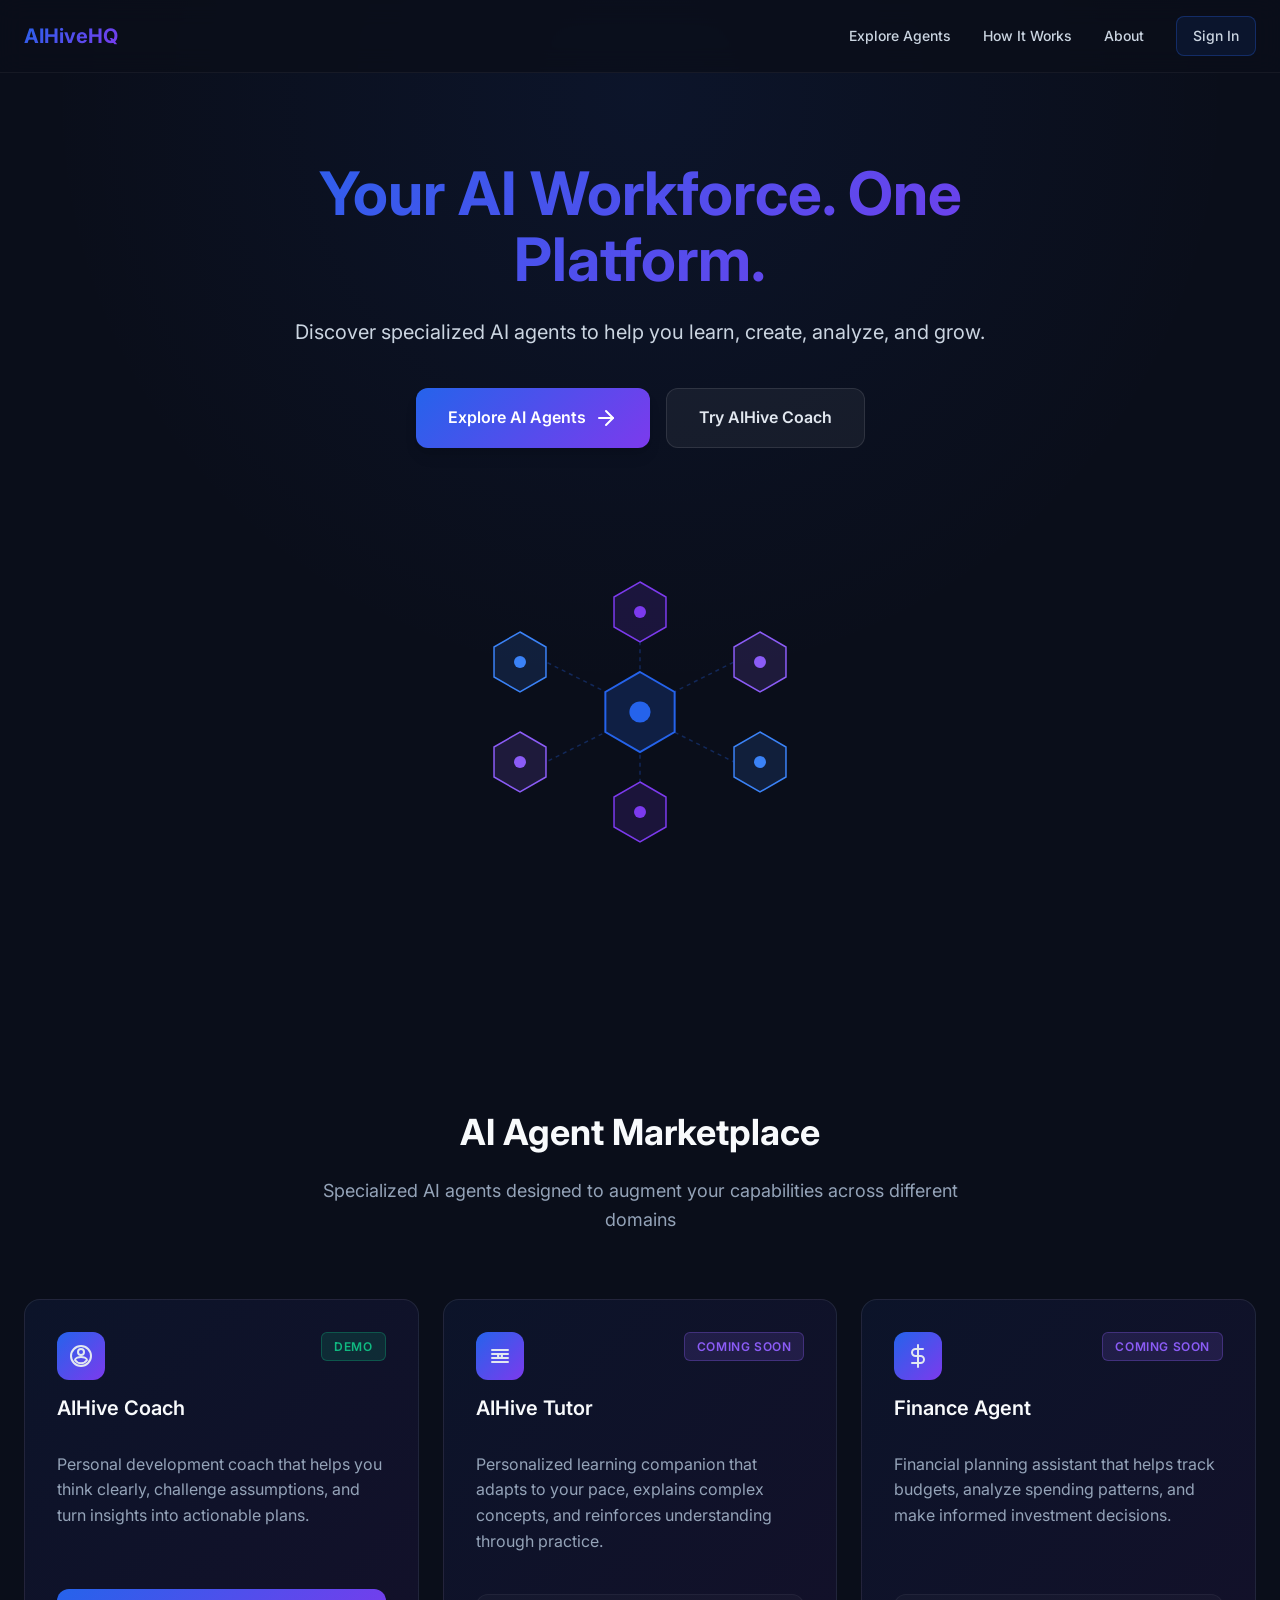
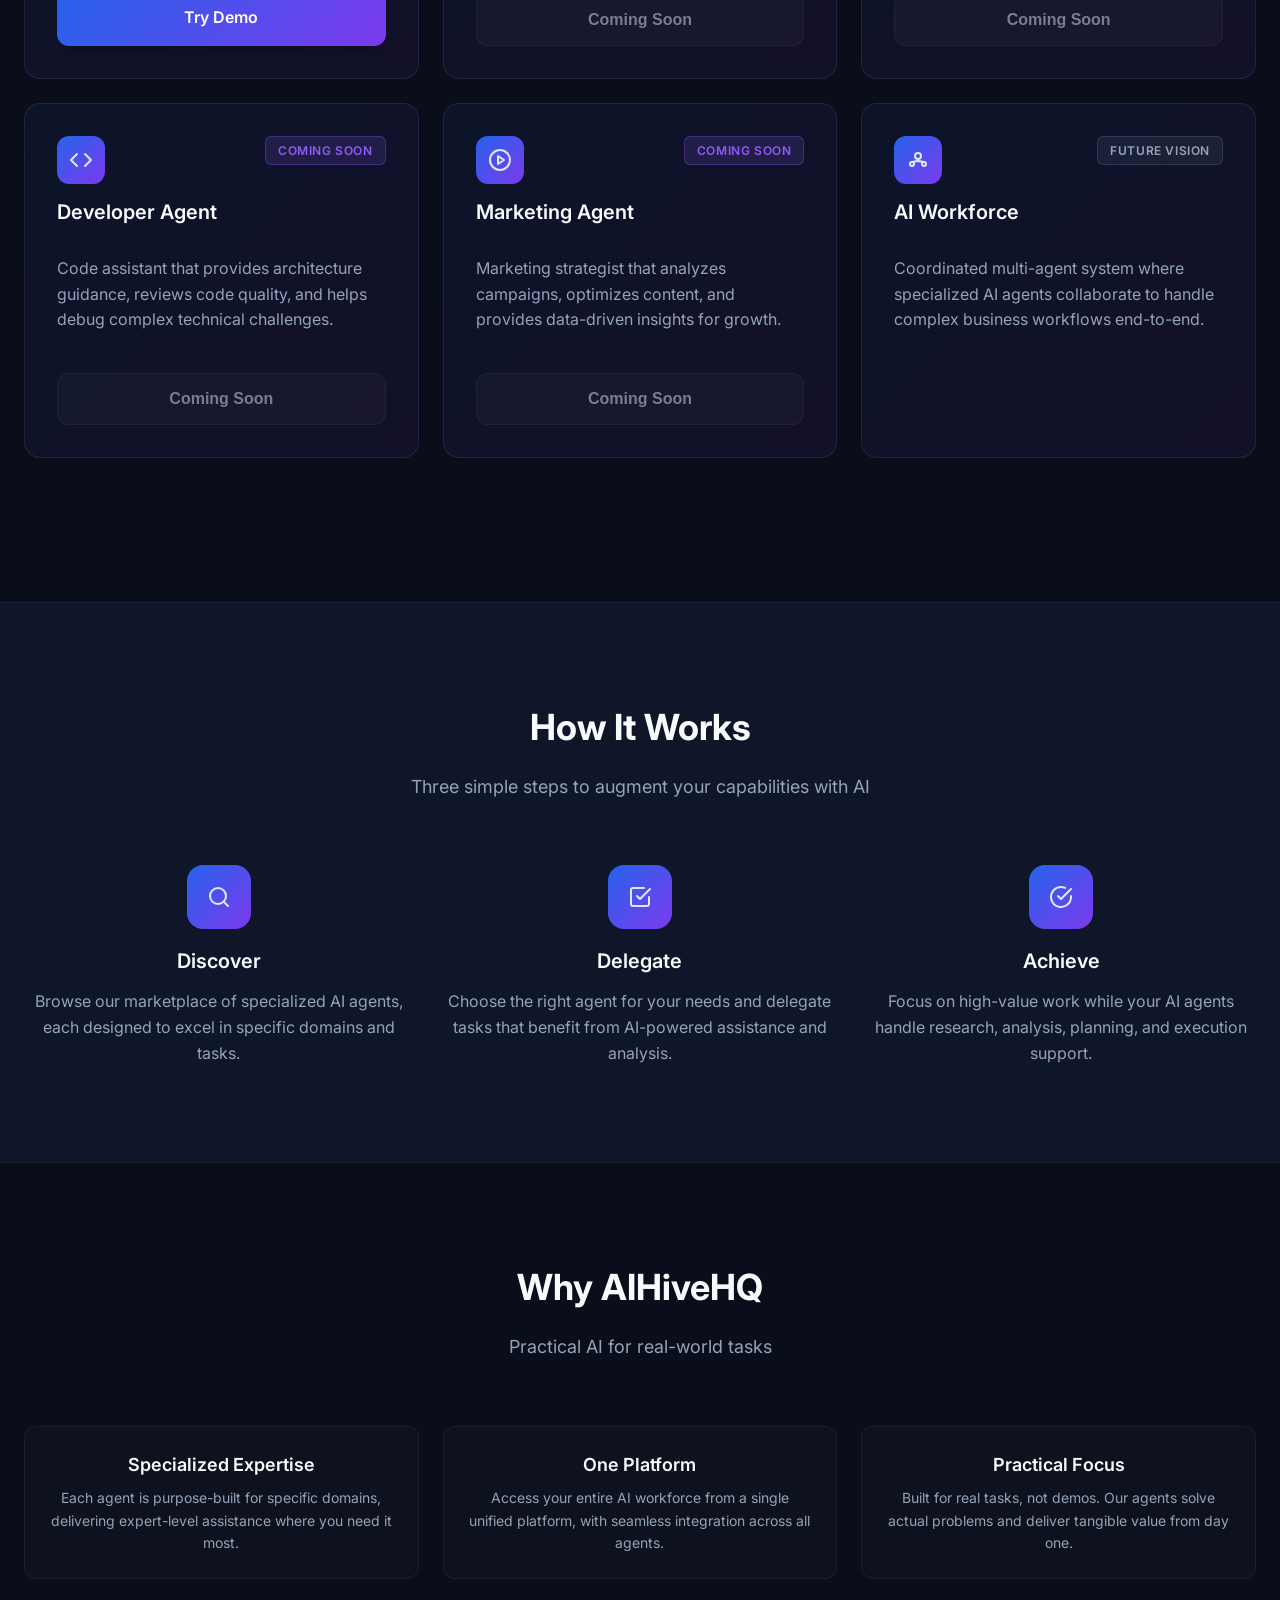
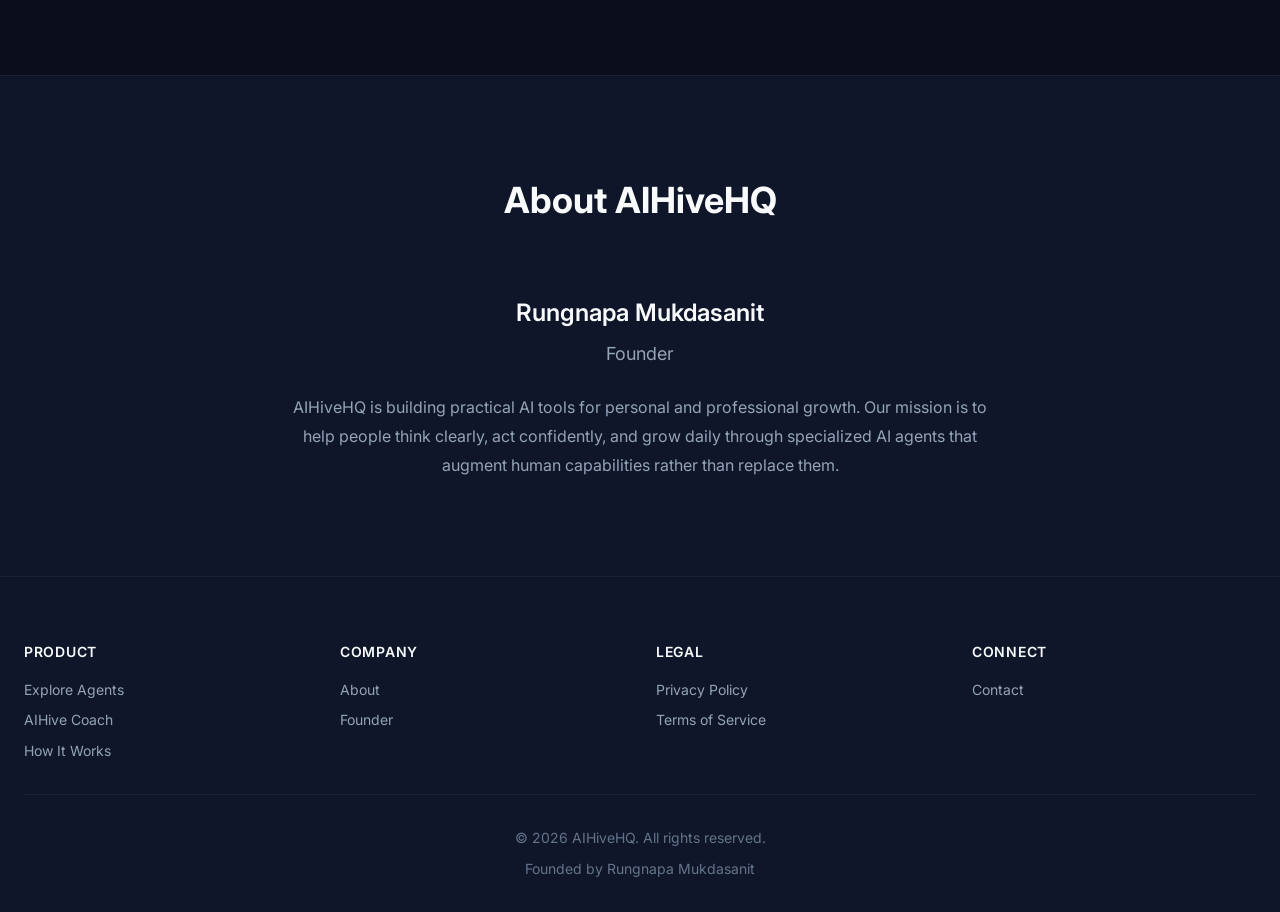
==== design-proposal/index.html @ 2d8b2af5 "Add AIHiveHQ homepage design proposal - High-fidelity HTML mockup with premium dark design - Compreh" ====
<!DOCTYPE html>
<html lang="en">
<head>
    <meta charset="UTF-8">
    <meta name="viewport" content="width=device-width, initial-scale=1.0">
    <title>AIHiveHQ - Your AI Workforce. One Platform.</title>
    <link rel="preconnect" href="https://fonts.googleapis.com">
    <link rel="preconnect" href="https://fonts.gstatic.com" crossorigin>
    <link href="https://fonts.googleapis.com/css2?family=Inter:wght@400;500;600;700&display=swap" rel="stylesheet">
    <style>
        :root {
            /* Color Tokens */
            --navy-950: #0a0e1a;
            --navy-900: #0f1629;
            --navy-800: #1a2238;
            --navy-700: #252f47;
            --charcoal-900: #0d1117;
            --charcoal-800: #161b22;
            --charcoal-700: #1f2937;
            
            --blue-500: #3b82f6;
            --blue-600: #2563eb;
            --violet-500: #8b5cf6;
            --violet-600: #7c3aed;
            
            --slate-50: #f8fafc;
            --slate-100: #f1f5f9;
            --slate-200: #e2e8f0;
            --slate-300: #cbd5e1;
            --slate-400: #94a3b8;
            --slate-500: #64748b;
            --slate-600: #475569;
            --slate-700: #334155;
            
            /* Gradients */
            --gradient-primary: linear-gradient(135deg, #2563eb 0%, #7c3aed 100%);
            --gradient-surface: linear-gradient(135deg, rgba(37, 99, 235, 0.08) 0%, rgba(124, 58, 237, 0.08) 100%);
            --gradient-hover: linear-gradient(135deg, #3b82f6 0%, #8b5cf6 100%);
            
            /* Spacing Scale */
            --space-1: 0.25rem;
            --space-2: 0.5rem;
            --space-3: 0.75rem;
            --space-4: 1rem;
            --space-5: 1.25rem;
            --space-6: 1.5rem;
            --space-8: 2rem;
            --space-10: 2.5rem;
            --space-12: 3rem;
            --space-16: 4rem;
            --space-20: 5rem;
            --space-24: 6rem;
            
            /* Type Scale */
            --text-xs: 0.75rem;
            --text-sm: 0.875rem;
            --text-base: 1rem;
            --text-lg: 1.125rem;
            --text-xl: 1.25rem;
            --text-2xl: 1.5rem;
            --text-3xl: 1.875rem;
            --text-4xl: 2.25rem;
            --text-5xl: 3rem;
            --text-6xl: 3.75rem;
            
            /* Radii */
            --radius-sm: 0.375rem;
            --radius-md: 0.5rem;
            --radius-lg: 0.75rem;
            --radius-xl: 1rem;
            --radius-2xl: 1.5rem;
            
            /* Shadows */
            --shadow-sm: 0 1px 2px 0 rgba(0, 0, 0, 0.05);
            --shadow-md: 0 4px 6px -1px rgba(0, 0, 0, 0.1), 0 2px 4px -1px rgba(0, 0, 0, 0.06);
            --shadow-lg: 0 10px 15px -3px rgba(0, 0, 0, 0.1), 0 4px 6px -2px rgba(0, 0, 0, 0.05);
            --shadow-xl: 0 20px 25px -5px rgba(0, 0, 0, 0.1), 0 10px 10px -5px rgba(0, 0, 0, 0.04);
            --shadow-glow: 0 0 20px rgba(37, 99, 235, 0.3);
        }
        
        * {
            margin: 0;
            padding: 0;
            box-sizing: border-box;
        }
        
        body {
            font-family: 'Inter', -apple-system, BlinkMacSystemFont, 'Segoe UI', Roboto, sans-serif;
            background: var(--navy-950);
            color: var(--slate-200);
            line-height: 1.6;
            -webkit-font-smoothing: antialiased;
            -moz-osx-font-smoothing: grayscale;
        }
        
        /* Navigation */
        nav {
            position: fixed;
            top: 0;
            left: 0;
            right: 0;
            z-index: 1000;
            background: rgba(10, 14, 26, 0.8);
            backdrop-filter: blur(12px);
            border-bottom: 1px solid rgba(255, 255, 255, 0.05);
        }
        
        .nav-container {
            max-width: 1440px;
            margin: 0 auto;
            padding: var(--space-4) var(--space-6);
            display: flex;
            align-items: center;
            justify-content: space-between;
        }
        
        .nav-logo {
            font-size: var(--text-xl);
            font-weight: 700;
            background: var(--gradient-primary);
            -webkit-background-clip: text;
            -webkit-text-fill-color: transparent;
            background-clip: text;
            text-decoration: none;
        }
        
        .nav-links {
            display: flex;
            gap: var(--space-8);
            align-items: center;
        }
        
        .nav-links a {
            color: var(--slate-300);
            text-decoration: none;
            font-size: var(--text-sm);
            font-weight: 500;
            transition: color 0.2s;
        }
        
        .nav-links a:hover {
            color: var(--slate-50);
        }
        
        .nav-cta {
            padding: var(--space-2) var(--space-4);
            background: rgba(37, 99, 235, 0.1);
            border: 1px solid rgba(37, 99, 235, 0.3);
            border-radius: var(--radius-md);
            color: var(--blue-500);
            transition: all 0.2s;
        }
        
        .nav-cta:hover {
            background: rgba(37, 99, 235, 0.2);
            border-color: rgba(37, 99, 235, 0.5);
            color: var(--blue-500);
        }
        
        .nav-hamburger {
            display: none;
            flex-direction: column;
            gap: var(--space-1);
            background: none;
            border: none;
            cursor: pointer;
            padding: var(--space-2);
        }
        
        .nav-hamburger span {
            width: 24px;
            height: 2px;
            background: var(--slate-300);
            border-radius: 2px;
            transition: all 0.3s;
        }
        
        .nav-mobile {
            display: none;
            flex-direction: column;
            gap: var(--space-4);
            padding: var(--space-6);
            background: var(--navy-900);
            border-top: 1px solid rgba(255, 255, 255, 0.05);
        }
        
        .nav-mobile.active {
            display: flex;
        }
        
        .nav-mobile a {
            color: var(--slate-300);
            text-decoration: none;
            font-size: var(--text-base);
            font-weight: 500;
            padding: var(--space-3) 0;
            transition: color 0.2s;
        }
        
        .nav-mobile a:hover {
            color: var(--slate-50);
        }
        
        /* Container */
        .container {
            max-width: 1440px;
            margin: 0 auto;
            padding: 0 var(--space-6);
        }
        
        /* Hero Section */
        .hero {
            padding-top: 160px;
            padding-bottom: var(--space-24);
            position: relative;
            overflow: hidden;
        }
        
        .hero::before {
            content: '';
            position: absolute;
            top: -50%;
            left: 50%;
            transform: translateX(-50%);
            width: 1200px;
            height: 1200px;
            background: radial-gradient(circle, rgba(37, 99, 235, 0.08) 0%, transparent 70%);
            pointer-events: none;
        }
        
        .hero-content {
            position: relative;
            z-index: 1;
            text-align: center;
            max-width: 900px;
            margin: 0 auto;
        }
        
        .hero-title {
            font-size: var(--text-6xl);
            font-weight: 700;
            line-height: 1.1;
            margin-bottom: var(--space-6);
            background: var(--gradient-primary);
            -webkit-background-clip: text;
            -webkit-text-fill-color: transparent;
            background-clip: text;
        }
        
        .hero-subtitle {
            font-size: var(--text-xl);
            color: var(--slate-300);
            margin-bottom: var(--space-10);
            line-height: 1.6;
        }
        
        .hero-cta {
            display: flex;
            gap: var(--space-4);
            justify-content: center;
            flex-wrap: wrap;
            margin-bottom: var(--space-16);
        }
        
        .btn {
            padding: var(--space-4) var(--space-8);
            border-radius: var(--radius-lg);
            font-size: var(--text-base);
            font-weight: 600;
            text-decoration: none;
            transition: all 0.2s;
            cursor: pointer;
            border: none;
            display: inline-flex;
            align-items: center;
            gap: var(--space-2);
        }
        
        .btn-primary {
            background: var(--gradient-primary);
            color: white;
            box-shadow: var(--shadow-lg);
        }
        
        .btn-primary:hover {
            background: var(--gradient-hover);
            transform: translateY(-2px);
            box-shadow: var(--shadow-xl), var(--shadow-glow);
        }
        
        .btn-secondary {
            background: rgba(255, 255, 255, 0.05);
            color: var(--slate-200);
            border: 1px solid rgba(255, 255, 255, 0.1);
        }
        
        .btn-secondary:hover {
            background: rgba(255, 255, 255, 0.1);
            border-color: rgba(255, 255, 255, 0.2);
        }
        
        /* Hero Visual */
        .hero-visual {
            position: relative;
            margin: 0 auto;
            max-width: 800px;
            height: 400px;
            display: flex;
            align-items: center;
            justify-content: center;
        }
        
        .hexagon-network {
            position: relative;
            width: 100%;
            height: 100%;
        }
        
        /* Agent Cards Section */
        .section {
            padding: var(--space-24) 0;
        }
        
        .section-header {
            text-align: center;
            margin-bottom: var(--space-16);
        }
        
        .section-title {
            font-size: var(--text-4xl);
            font-weight: 700;
            color: var(--slate-50);
            margin-bottom: var(--space-4);
        }
        
        .section-description {
            font-size: var(--text-lg);
            color: var(--slate-400);
            max-width: 700px;
            margin: 0 auto;
        }
        
        .agent-grid {
            display: grid;
            grid-template-columns: repeat(auto-fit, minmax(320px, 1fr));
            gap: var(--space-6);
            margin-bottom: var(--space-12);
        }
        
        .agent-card {
            background: var(--gradient-surface);
            border: 1px solid rgba(255, 255, 255, 0.08);
            border-radius: var(--radius-xl);
            padding: var(--space-8);
            transition: all 0.3s;
            display: flex;
            flex-direction: column;
            height: 100%;
        }
        
        .agent-card:hover {
            border-color: rgba(37, 99, 235, 0.3);
            transform: translateY(-4px);
            box-shadow: var(--shadow-xl);
        }
        
        .agent-card-header {
            display: flex;
            align-items: flex-start;
            justify-content: space-between;
            margin-bottom: var(--space-4);
        }
        
        .agent-icon {
            width: 48px;
            height: 48px;
            border-radius: var(--radius-lg);
            background: var(--gradient-primary);
            display: flex;
            align-items: center;
            justify-content: center;
            margin-bottom: var(--space-3);
        }
        
        .agent-title {
            font-size: var(--text-xl);
            font-weight: 600;
            color: var(--slate-50);
            margin-bottom: var(--space-3);
        }
        
        .agent-description {
            font-size: var(--text-base);
            color: var(--slate-400);
            line-height: 1.6;
            margin-bottom: var(--space-6);
            flex-grow: 1;
        }
        
        .badge {
            padding: var(--space-1) var(--space-3);
            border-radius: var(--radius-sm);
            font-size: var(--text-xs);
            font-weight: 600;
            text-transform: uppercase;
            letter-spacing: 0.05em;
        }
        
        .badge-demo {
            background: rgba(16, 185, 129, 0.15);
            color: #10b981;
            border: 1px solid rgba(16, 185, 129, 0.3);
        }
        
        .badge-soon {
            background: rgba(139, 92, 246, 0.15);
            color: #8b5cf6;
            border: 1px solid rgba(139, 92, 246, 0.3);
        }
        
        .badge-future {
            background: rgba(100, 116, 139, 0.15);
            color: var(--slate-400);
            border: 1px solid rgba(100, 116, 139, 0.3);
        }
        
        .agent-action {
            margin-top: var(--space-4);
        }
        
        .btn-agent {
            width: 100%;
            justify-content: center;
        }
        
        .btn-agent:disabled {
            opacity: 0.5;
            cursor: not-allowed;
            transform: none;
        }
        
        .btn-agent:disabled:hover {
            transform: none;
        }
        
        /* How It Works */
        .how-it-works {
            background: var(--navy-900);
            border-top: 1px solid rgba(255, 255, 255, 0.05);
            border-bottom: 1px solid rgba(255, 255, 255, 0.05);
        }
        
        .steps-grid {
            display: grid;
            grid-template-columns: repeat(auto-fit, minmax(280px, 1fr));
            gap: var(--space-8);
        }
        
        .step {
            text-align: center;
        }
        
        .step-icon {
            width: 64px;
            height: 64px;
            margin: 0 auto var(--space-4);
            background: var(--gradient-primary);
            border-radius: var(--radius-xl);
            display: flex;
            align-items: center;
            justify-content: center;
        }
        
        .step-title {
            font-size: var(--text-xl);
            font-weight: 600;
            color: var(--slate-50);
            margin-bottom: var(--space-3);
        }
        
        .step-description {
            font-size: var(--text-base);
            color: var(--slate-400);
            line-height: 1.6;
        }
        
        /* Why AIHiveHQ */
        .why-section {
            text-align: center;
        }
        
        .why-content {
            max-width: 800px;
            margin: 0 auto;
        }
        
        .why-list {
            display: grid;
            grid-template-columns: repeat(auto-fit, minmax(250px, 1fr));
            gap: var(--space-6);
            margin-top: var(--space-10);
        }
        
        .why-item {
            padding: var(--space-6);
            background: rgba(255, 255, 255, 0.02);
            border: 1px solid rgba(255, 255, 255, 0.05);
            border-radius: var(--radius-lg);
        }
        
        .why-item-title {
            font-size: var(--text-lg);
            font-weight: 600;
            color: var(--slate-50);
            margin-bottom: var(--space-2);
        }
        
        .why-item-description {
            font-size: var(--text-sm);
            color: var(--slate-400);
        }
        
        /* Founder Section */
        .founder-section {
            background: var(--navy-900);
            border-top: 1px solid rgba(255, 255, 255, 0.05);
        }
        
        .founder-content {
            max-width: 700px;
            margin: 0 auto;
            text-align: center;
        }
        
        .founder-name {
            font-size: var(--text-2xl);
            font-weight: 600;
            color: var(--slate-50);
            margin-bottom: var(--space-2);
        }
        
        .founder-title {
            font-size: var(--text-lg);
            color: var(--slate-400);
            margin-bottom: var(--space-6);
        }
        
        .founder-bio {
            font-size: var(--text-base);
            color: var(--slate-400);
            line-height: 1.8;
        }
        
        /* Footer */
        footer {
            background: var(--navy-900);
            border-top: 1px solid rgba(255, 255, 255, 0.05);
            padding: var(--space-16) 0 var(--space-8);
        }
        
        .footer-content {
            display: grid;
            grid-template-columns: repeat(auto-fit, minmax(200px, 1fr));
            gap: var(--space-8);
            margin-bottom: var(--space-8);
        }
        
        .footer-section h4 {
            font-size: var(--text-sm);
            font-weight: 600;
            color: var(--slate-50);
            text-transform: uppercase;
            letter-spacing: 0.05em;
            margin-bottom: var(--space-4);
        }
        
        .footer-links {
            display: flex;
            flex-direction: column;
            gap: var(--space-2);
        }
        
        .footer-links a {
            color: var(--slate-400);
            text-decoration: none;
            font-size: var(--text-sm);
            transition: color 0.2s;
        }
        
        .footer-links a:hover {
            color: var(--slate-200);
        }
        
        .footer-bottom {
            text-align: center;
            padding-top: var(--space-8);
            border-top: 1px solid rgba(255, 255, 255, 0.05);
            color: var(--slate-500);
            font-size: var(--text-sm);
        }
        
        /* Icon styles */
        .icon {
            width: 24px;
            height: 24px;
            stroke: currentColor;
            fill: none;
            stroke-width: 2;
            stroke-linecap: round;
            stroke-linejoin: round;
        }
        
        /* Mobile Responsiveness */
        @media (max-width: 768px) {
            .nav-links {
                display: none;
            }
            
            .nav-hamburger {
                display: flex;
            }
            
            .hero {
                padding-top: 120px;
                padding-bottom: var(--space-16);
            }
            
            .hero-title {
                font-size: var(--text-4xl);
            }
            
            .hero-subtitle {
                font-size: var(--text-lg);
            }
            
            .hero-visual {
                height: 300px;
            }
            
            .section-title {
                font-size: var(--text-3xl);
            }
            
            .agent-grid {
                grid-template-columns: 1fr;
            }
            
            .steps-grid {
                grid-template-columns: 1fr;
            }
            
            .footer-content {
                grid-template-columns: 1fr;
            }
        }
        
        /* Focus styles for accessibility */
        a:focus, button:focus {
            outline: 2px solid var(--blue-500);
            outline-offset: 2px;
        }
    </style>
</head>
<body>
    <!-- Navigation -->
    <nav>
        <div class="nav-container">
            <a href="#" class="nav-logo" aria-label="AIHiveHQ Home">AIHiveHQ</a>
            
            <div class="nav-links">
                <a href="#agents">Explore Agents</a>
                <a href="#how-it-works">How It Works</a>
                <a href="#about">About</a>
                <a href="#" class="nav-cta">Sign In</a>
            </div>
            
            <button class="nav-hamburger" aria-label="Toggle navigation menu" onclick="toggleMobileNav()">
                <span></span>
                <span></span>
                <span></span>
            </button>
        </div>
        
        <div class="nav-mobile" id="mobileNav">
            <a href="#agents">Explore Agents</a>
            <a href="#how-it-works">How It Works</a>
            <a href="#about">About</a>
            <a href="#" class="nav-cta" style="text-align: center;">Sign In</a>
        </div>
    </nav>

    <!-- Hero Section -->
    <section class="hero">
        <div class="container">
            <div class="hero-content">
                <h1 class="hero-title">Your AI Workforce. One Platform.</h1>
                <p class="hero-subtitle">Discover specialized AI agents to help you learn, create, analyze, and grow.</p>
                
                <div class="hero-cta">
                    <a href="#agents" class="btn btn-primary">
                        Explore AI Agents
                        <svg class="icon" viewBox="0 0 24 24">
                            <line x1="5" y1="12" x2="19" y2="12"></line>
                            <polyline points="12 5 19 12 12 19"></polyline>
                        </svg>
                    </a>
                    <a href="https://aihive-coach.onrender.com" class="btn btn-secondary">
                        Try AIHive Coach
                    </a>
                </div>
                
                <!-- Hero Visual: Hexagon Network -->
                <div class="hero-visual">
                    <svg class="hexagon-network" viewBox="0 0 800 400" xmlns="http://www.w3.org/2000/svg">
                        <!-- Central hexagon -->
                        <g id="center-hex" transform="translate(400, 200)">
                            <path d="M 0,-40 L 34.64,-20 L 34.64,20 L 0,40 L -34.64,20 L -34.64,-20 Z" 
                                  fill="rgba(37, 99, 235, 0.2)" 
                                  stroke="#2563eb" 
                                  stroke-width="2"/>
                            <circle cx="0" cy="0" r="8" fill="#2563eb">
                                <animate attributeName="r" values="8;12;8" dur="2s" repeatCount="indefinite"/>
                            </circle>
                        </g>
                        
                        <!-- Surrounding hexagons with connections -->
                        <!-- Top -->
                        <g id="hex-top" transform="translate(400, 100)">
                            <path d="M 0,-30 L 25.98,-15 L 25.98,15 L 0,30 L -25.98,15 L -25.98,-15 Z" 
                                  fill="rgba(124, 58, 237, 0.15)" 
                                  stroke="#7c3aed" 
                                  stroke-width="1.5"/>
                            <circle cx="0" cy="0" r="6" fill="#7c3aed"/>
                        </g>
                        <line x1="400" y1="160" x2="400" y2="130" stroke="rgba(37, 99, 235, 0.3)" stroke-width="1.5" stroke-dasharray="4,4">
                            <animate attributeName="stroke-dashoffset" values="0;8" dur="1s" repeatCount="indefinite"/>
                        </line>
                        
                        <!-- Top Right -->
                        <g id="hex-tr" transform="translate(520, 150)">
                            <path d="M 0,-30 L 25.98,-15 L 25.98,15 L 0,30 L -25.98,15 L -25.98,-15 Z" 
                                  fill="rgba(139, 92, 246, 0.15)" 
                                  stroke="#8b5cf6" 
                                  stroke-width="1.5"/>
                            <circle cx="0" cy="0" r="6" fill="#8b5cf6"/>
                        </g>
                        <line x1="434" y1="180" x2="494" y2="150" stroke="rgba(37, 99, 235, 0.3)" stroke-width="1.5" stroke-dasharray="4,4">
                            <animate attributeName="stroke-dashoffset" values="0;8" dur="1.2s" repeatCount="indefinite"/>
                        </line>
                        
                        <!-- Bottom Right -->
                        <g id="hex-br" transform="translate(520, 250)">
                            <path d="M 0,-30 L 25.98,-15 L 25.98,15 L 0,30 L -25.98,15 L -25.98,-15 Z" 
                                  fill="rgba(59, 130, 246, 0.15)" 
                                  stroke="#3b82f6" 
                                  stroke-width="1.5"/>
                            <circle cx="0" cy="0" r="6" fill="#3b82f6"/>
                        </g>
                        <line x1="434" y1="220" x2="494" y2="250" stroke="rgba(37, 99, 235, 0.3)" stroke-width="1.5" stroke-dasharray="4,4">
                            <animate attributeName="stroke-dashoffset" values="0;8" dur="1.4s" repeatCount="indefinite"/>
                        </line>
                        
                        <!-- Bottom -->
                        <g id="hex-bottom" transform="translate(400, 300)">
                            <path d="M 0,-30 L 25.98,-15 L 25.98,15 L 0,30 L -25.98,15 L -25.98,-15 Z" 
                                  fill="rgba(124, 58, 237, 0.15)" 
                                  stroke="#7c3aed" 
                                  stroke-width="1.5"/>
                            <circle cx="0" cy="0" r="6" fill="#7c3aed"/>
                        </g>
                        <line x1="400" y1="240" x2="400" y2="270" stroke="rgba(37, 99, 235, 0.3)" stroke-width="1.5" stroke-dasharray="4,4">
                            <animate attributeName="stroke-dashoffset" values="0;8" dur="1.6s" repeatCount="indefinite"/>
                        </line>
                        
                        <!-- Bottom Left -->
                        <g id="hex-bl" transform="translate(280, 250)">
                            <path d="M 0,-30 L 25.98,-15 L 25.98,15 L 0,30 L -25.98,15 L -25.98,-15 Z" 
                                  fill="rgba(139, 92, 246, 0.15)" 
                                  stroke="#8b5cf6" 
                                  stroke-width="1.5"/>
                            <circle cx="0" cy="0" r="6" fill="#8b5cf6"/>
                        </g>
                        <line x1="366" y1="220" x2="306" y2="250" stroke="rgba(37, 99, 235, 0.3)" stroke-width="1.5" stroke-dasharray="4,4">
                            <animate attributeName="stroke-dashoffset" values="0;8" dur="1.8s" repeatCount="indefinite"/>
                        </line>
                        
                        <!-- Top Left -->
                        <g id="hex-tl" transform="translate(280, 150)">
                            <path d="M 0,-30 L 25.98,-15 L 25.98,15 L 0,30 L -25.98,15 L -25.98,-15 Z" 
                                  fill="rgba(59, 130, 246, 0.15)" 
                                  stroke="#3b82f6" 
                                  stroke-width="1.5"/>
                            <circle cx="0" cy="0" r="6" fill="#3b82f6"/>
                        </g>
                        <line x1="366" y1="180" x2="306" y2="150" stroke="rgba(37, 99, 235, 0.3)" stroke-width="1.5" stroke-dasharray="4,4">
                            <animate attributeName="stroke-dashoffset" values="0;8" dur="2s" repeatCount="indefinite"/>
                        </line>
                    </svg>
                </div>
            </div>
        </div>
    </section>

    <!-- Agent Cards Section -->
    <section class="section" id="agents">
        <div class="container">
            <div class="section-header">
                <h2 class="section-title">AI Agent Marketplace</h2>
                <p class="section-description">Specialized AI agents designed to augment your capabilities across different domains</p>
            </div>
            
            <div class="agent-grid">
                <!-- AIHive Coach -->
                <div class="agent-card">
                    <div class="agent-card-header">
                        <div>
                            <div class="agent-icon">
                                <svg class="icon" viewBox="0 0 24 24" stroke="white">
                                    <path d="M12 2C6.48 2 2 6.48 2 12s4.48 10 10 10 10-4.48 10-10S17.52 2 12 2zm0 3c1.66 0 3 1.34 3 3s-1.34 3-3 3-3-1.34-3-3 1.34-3 3-3zm0 14.2c-2.5 0-4.71-1.28-6-3.22.03-1.99 4-3.08 6-3.08 1.99 0 5.97 1.09 6 3.08-1.29 1.94-3.5 3.22-6 3.22z"/>
                                </svg>
                            </div>
                            <h3 class="agent-title">AIHive Coach</h3>
                        </div>
                        <span class="badge badge-demo">Demo</span>
                    </div>
                    <p class="agent-description">Personal development coach that helps you think clearly, challenge assumptions, and turn insights into actionable plans.</p>
                    <div class="agent-action">
                        <a href="https://aihive-coach.onrender.com" class="btn btn-primary btn-agent">Try Demo</a>
                    </div>
                </div>
                
                <!-- AIHive Tutor -->
                <div class="agent-card">
                    <div class="agent-card-header">
                        <div>
                            <div class="agent-icon">
                                <svg class="icon" viewBox="0 0 24 24" stroke="white">
                                    <path d="M4 6h16M4 10h16M4 14h16M4 18h16"/>
                                    <circle cx="12" cy="12" r="2"/>
                                </svg>
                            </div>
                            <h3 class="agent-title">AIHive Tutor</h3>
                        </div>
                        <span class="badge badge-soon">Coming Soon</span>
                    </div>
                    <p class="agent-description">Personalized learning companion that adapts to your pace, explains complex concepts, and reinforces understanding through practice.</p>
                    <div class="agent-action">
                        <button class="btn btn-secondary btn-agent" disabled>Coming Soon</button>
                    </div>
                </div>
                
                <!-- Finance Agent -->
                <div class="agent-card">
                    <div class="agent-card-header">
                        <div>
                            <div class="agent-icon">
                                <svg class="icon" viewBox="0 0 24 24" stroke="white">
                                    <line x1="12" y1="1" x2="12" y2="23"></line>
                                    <path d="M17 5H9.5a3.5 3.5 0 0 0 0 7h5a3.5 3.5 0 0 1 0 7H6"></path>
                                </svg>
                            </div>
                            <h3 class="agent-title">Finance Agent</h3>
                        </div>
                        <span class="badge badge-soon">Coming Soon</span>
                    </div>
                    <p class="agent-description">Financial planning assistant that helps track budgets, analyze spending patterns, and make informed investment decisions.</p>
                    <div class="agent-action">
                        <button class="btn btn-secondary btn-agent" disabled>Coming Soon</button>
                    </div>
                </div>
                
                <!-- Developer Agent -->
                <div class="agent-card">
                    <div class="agent-card-header">
                        <div>
                            <div class="agent-icon">
                                <svg class="icon" viewBox="0 0 24 24" stroke="white">
                                    <polyline points="16 18 22 12 16 6"></polyline>
                                    <polyline points="8 6 2 12 8 18"></polyline>
                                </svg>
                            </div>
                            <h3 class="agent-title">Developer Agent</h3>
                        </div>
                        <span class="badge badge-soon">Coming Soon</span>
                    </div>
                    <p class="agent-description">Code assistant that provides architecture guidance, reviews code quality, and helps debug complex technical challenges.</p>
                    <div class="agent-action">
                        <button class="btn btn-secondary btn-agent" disabled>Coming Soon</button>
                    </div>
                </div>
                
                <!-- Marketing Agent -->
                <div class="agent-card">
                    <div class="agent-card-header">
                        <div>
                            <div class="agent-icon">
                                <svg class="icon" viewBox="0 0 24 24" stroke="white">
                                    <circle cx="12" cy="12" r="10"></circle>
                                    <polygon points="10 8 16 12 10 16 10 8"></polygon>
                                </svg>
                            </div>
                            <h3 class="agent-title">Marketing Agent</h3>
                        </div>
                        <span class="badge badge-soon">Coming Soon</span>
                    </div>
                    <p class="agent-description">Marketing strategist that analyzes campaigns, optimizes content, and provides data-driven insights for growth.</p>
                    <div class="agent-action">
                        <button class="btn btn-secondary btn-agent" disabled>Coming Soon</button>
                    </div>
                </div>
                
                <!-- AI Workforce -->
                <div class="agent-card">
                    <div class="agent-card-header">
                        <div>
                            <div class="agent-icon">
                                <svg class="icon" viewBox="0 0 24 24" stroke="white">
                                    <circle cx="12" cy="8" r="3"></circle>
                                    <circle cx="6" cy="16" r="2"></circle>
                                    <circle cx="18" cy="16" r="2"></circle>
                                    <line x1="12" y1="11" x2="12" y2="13"></line>
                                    <line x1="12" y1="13" x2="6" y2="14"></line>
                                    <line x1="12" y1="13" x2="18" y2="14"></line>
                                </svg>
                            </div>
                            <h3 class="agent-title">AI Workforce</h3>
                        </div>
                        <span class="badge badge-future">Future Vision</span>
                    </div>
                    <p class="agent-description">Coordinated multi-agent system where specialized AI agents collaborate to handle complex business workflows end-to-end.</p>
                </div>
            </div>
        </div>
    </section>

    <!-- How It Works -->
    <section class="section how-it-works" id="how-it-works">
        <div class="container">
            <div class="section-header">
                <h2 class="section-title">How It Works</h2>
                <p class="section-description">Three simple steps to augment your capabilities with AI</p>
            </div>
            
            <div class="steps-grid">
                <div class="step">
                    <div class="step-icon">
                        <svg class="icon" viewBox="0 0 24 24" stroke="white" stroke-width="2.5">
                            <circle cx="11" cy="11" r="8"></circle>
                            <line x1="21" y1="21" x2="16.65" y2="16.65"></line>
                        </svg>
                    </div>
                    <h3 class="step-title">Discover</h3>
                    <p class="step-description">Browse our marketplace of specialized AI agents, each designed to excel in specific domains and tasks.</p>
                </div>
                
                <div class="step">
                    <div class="step-icon">
                        <svg class="icon" viewBox="0 0 24 24" stroke="white" stroke-width="2.5">
                            <polyline points="9 11 12 14 22 4"></polyline>
                            <path d="M21 12v7a2 2 0 0 1-2 2H5a2 2 0 0 1-2-2V5a2 2 0 0 1 2-2h11"></path>
                        </svg>
                    </div>
                    <h3 class="step-title">Delegate</h3>
                    <p class="step-description">Choose the right agent for your needs and delegate tasks that benefit from AI-powered assistance and analysis.</p>
                </div>
                
                <div class="step">
                    <div class="step-icon">
                        <svg class="icon" viewBox="0 0 24 24" stroke="white" stroke-width="2.5">
                            <path d="M22 11.08V12a10 10 0 1 1-5.93-9.14"></path>
                            <polyline points="22 4 12 14.01 9 11.01"></polyline>
                        </svg>
                    </div>
                    <h3 class="step-title">Achieve</h3>
                    <p class="step-description">Focus on high-value work while your AI agents handle research, analysis, planning, and execution support.</p>
                </div>
            </div>
        </div>
    </section>

    <!-- Why AIHiveHQ -->
    <section class="section why-section">
        <div class="container">
            <div class="section-header">
                <h2 class="section-title">Why AIHiveHQ</h2>
                <p class="section-description">Practical AI for real-world tasks</p>
            </div>
            
            <div class="why-list">
                <div class="why-item">
                    <h3 class="why-item-title">Specialized Expertise</h3>
                    <p class="why-item-description">Each agent is purpose-built for specific domains, delivering expert-level assistance where you need it most.</p>
                </div>
                
                <div class="why-item">
                    <h3 class="why-item-title">One Platform</h3>
                    <p class="why-item-description">Access your entire AI workforce from a single unified platform, with seamless integration across all agents.</p>
                </div>
                
                <div class="why-item">
                    <h3 class="why-item-title">Practical Focus</h3>
                    <p class="why-item-description">Built for real tasks, not demos. Our agents solve actual problems and deliver tangible value from day one.</p>
                </div>
            </div>
        </div>
    </section>

    <!-- Founder Section -->
    <section class="section founder-section" id="about">
        <div class="container">
            <div class="section-header">
                <h2 class="section-title">About AIHiveHQ</h2>
            </div>
            
            <div class="founder-content">
                <h3 class="founder-name">Rungnapa Mukdasanit</h3>
                <p class="founder-title">Founder</p>
                <p class="founder-bio">
                    AIHiveHQ is building practical AI tools for personal and professional growth. 
                    Our mission is to help people think clearly, act confidently, and grow daily through 
                    specialized AI agents that augment human capabilities rather than replace them.
                </p>
            </div>
        </div>
    </section>

    <!-- Footer -->
    <footer>
        <div class="container">
            <div class="footer-content">
                <div class="footer-section">
                    <h4>Product</h4>
                    <div class="footer-links">
                        <a href="#agents">Explore Agents</a>
                        <a href="https://aihive-coach.onrender.com">AIHive Coach</a>
                        <a href="#how-it-works">How It Works</a>
                    </div>
                </div>
                
                <div class="footer-section">
                    <h4>Company</h4>
                    <div class="footer-links">
                        <a href="#about">About</a>
                        <a href="#about">Founder</a>
                    </div>
                </div>
                
                <div class="footer-section">
                    <h4>Legal</h4>
                    <div class="footer-links">
                        <a href="#">Privacy Policy</a>
                        <a href="#">Terms of Service</a>
                    </div>
                </div>
                
                <div class="footer-section">
                    <h4>Connect</h4>
                    <div class="footer-links">
                        <a href="#">Contact</a>
                    </div>
                </div>
            </div>
            
            <div class="footer-bottom">
                <p>&copy; 2026 AIHiveHQ. All rights reserved.</p>
                <p style="margin-top: 0.5rem;">Founded by Rungnapa Mukdasanit</p>
            </div>
        </div>
    </footer>

    <script>
        // Mobile navigation toggle
        function toggleMobileNav() {
            const mobileNav = document.getElementById('mobileNav');
            mobileNav.classList.toggle('active');
        }
        
        // Close mobile nav when clicking a link
        document.querySelectorAll('.nav-mobile a').forEach(link => {
            link.addEventListener('click', () => {
                document.getElementById('mobileNav').classList.remove('active');
            });
        });
        
        // Smooth scroll for anchor links
        document.querySelectorAll('a[href^="#"]').forEach(anchor => {
            anchor.addEventListener('click', function (e) {
                e.preventDefault();
                const target = document.querySelector(this.getAttribute('href'));
                if (target) {
                    target.scrollIntoView({
                        behavior: 'smooth',
                        block: 'start'
                    });
                }
            });
        });
    </script>
</body>
</html>
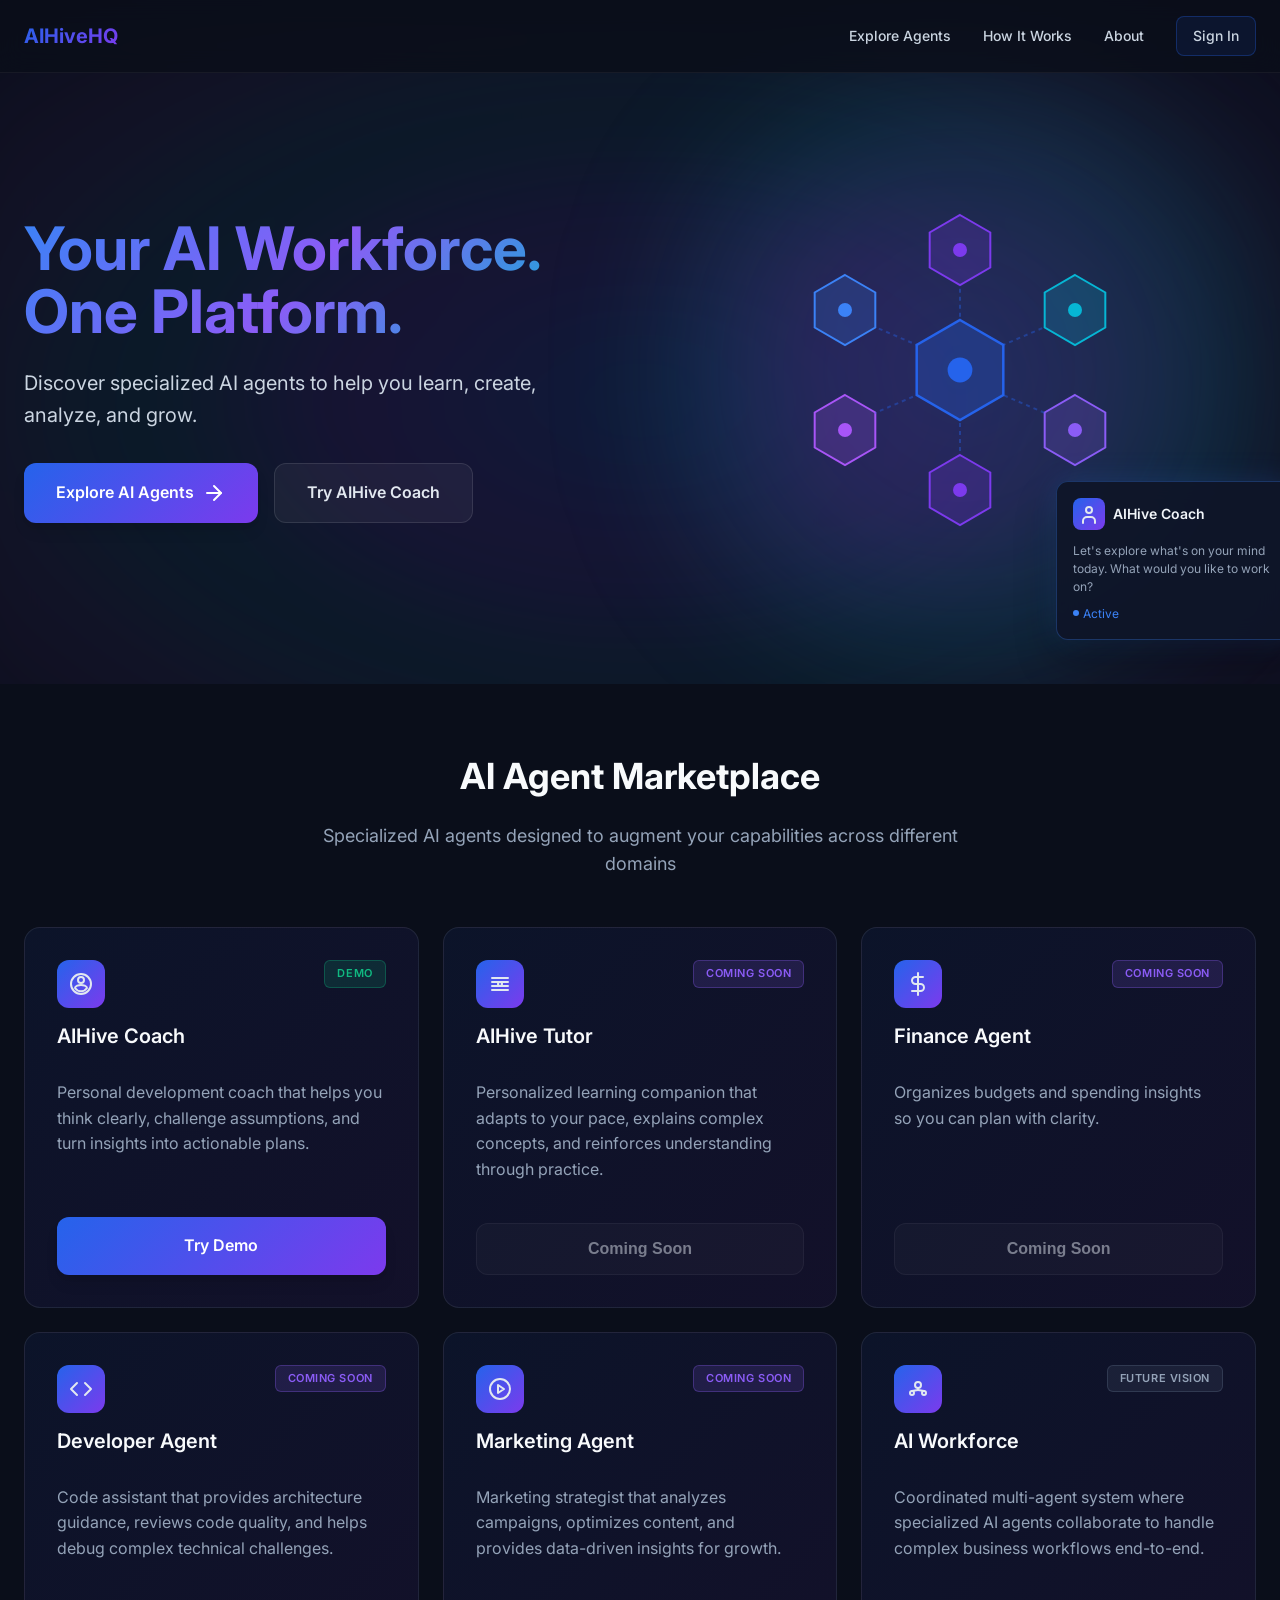
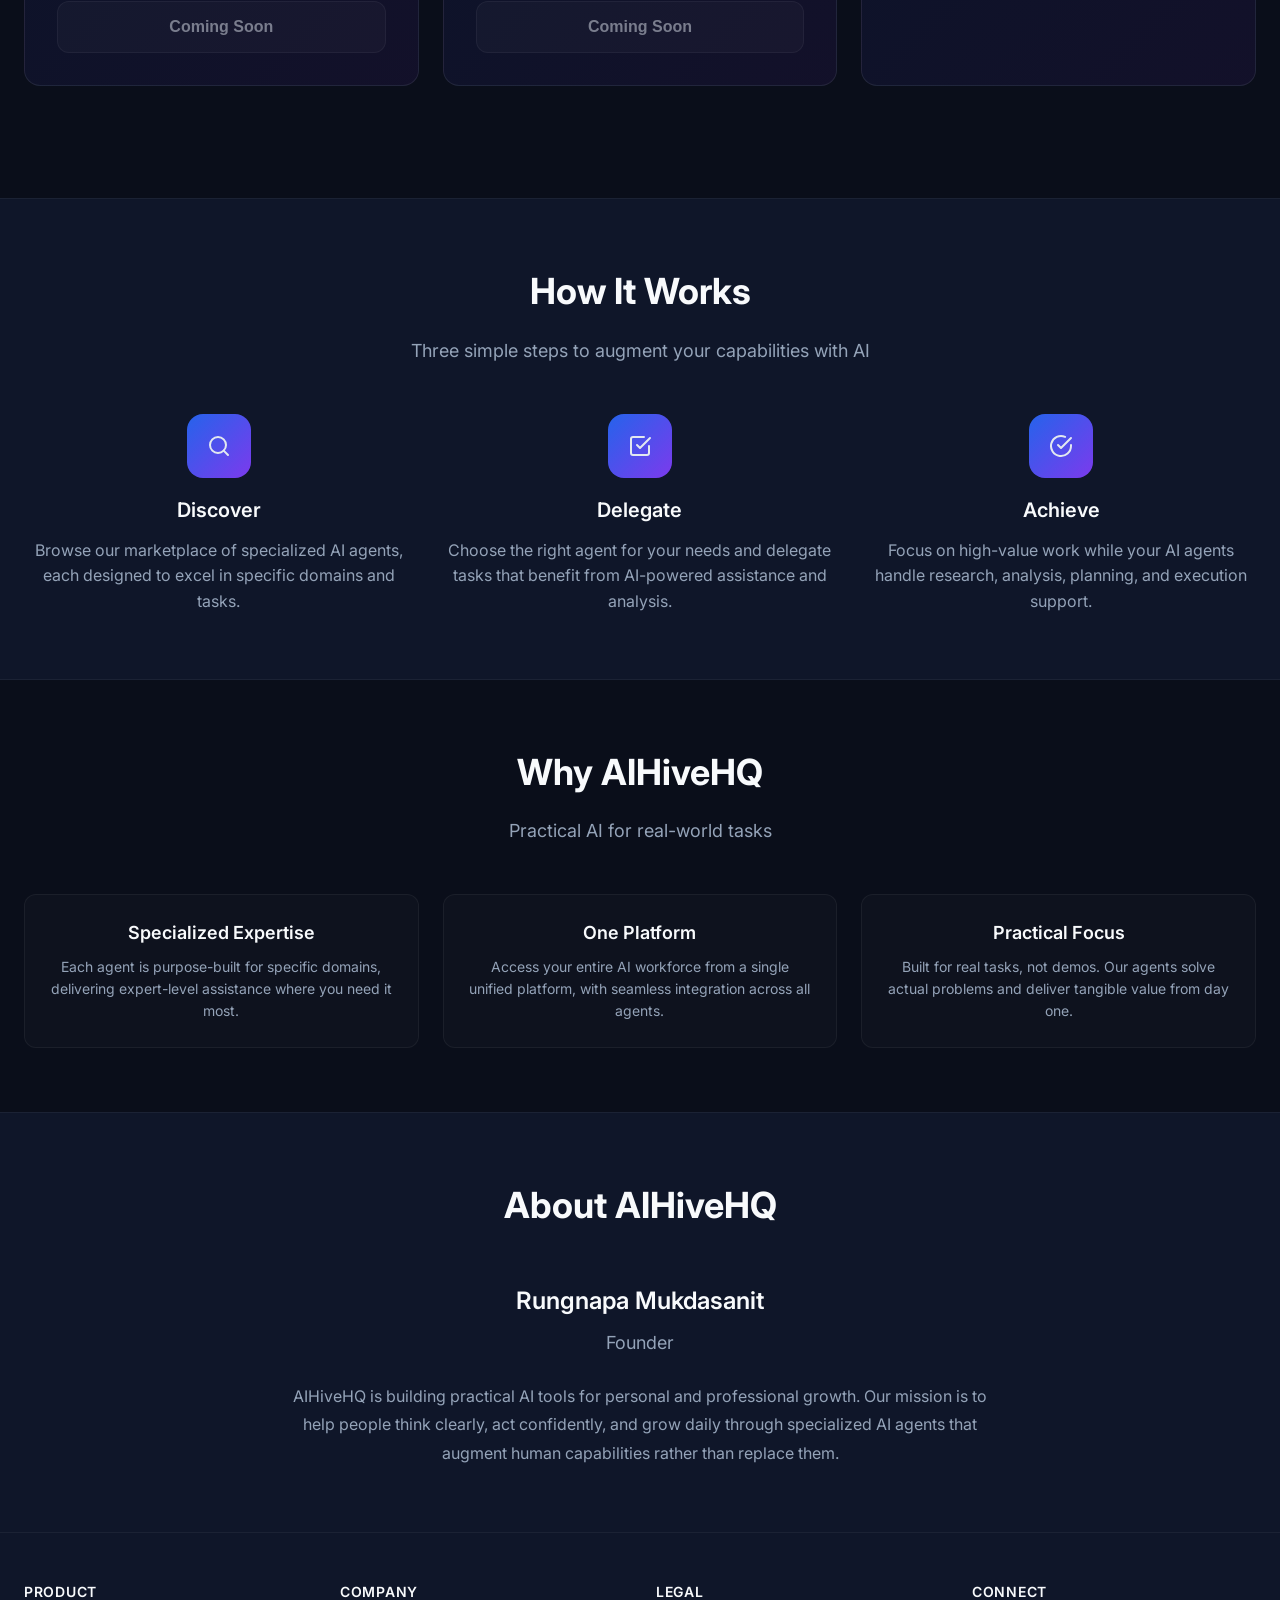
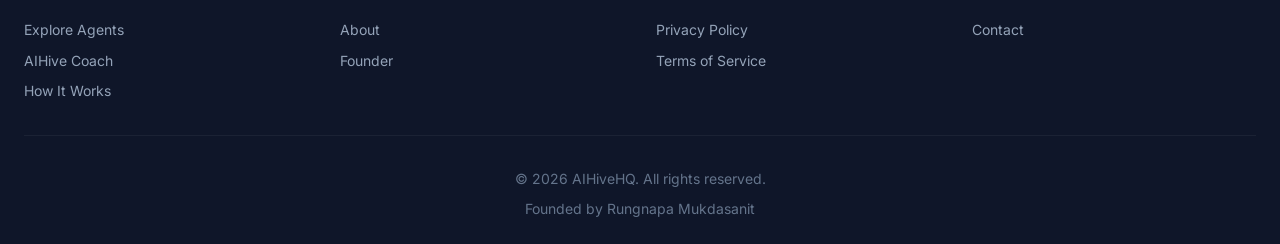
==== commit e5e4d848: "Iteration 2: Richer hero design with side-by-side layout - Hero: side-by-side layout on desktop (tex" ====
--- a/design-proposal/index.html
+++ b/design-proposal/index.html
@@ -210,8 +210,8 @@
         
         /* Hero Section */
         .hero {
-            padding-top: 160px;
-            padding-bottom: var(--space-24);
+            padding-top: 120px;
+            padding-bottom: var(--space-16);
             position: relative;
             overflow: hidden;
         }
@@ -219,47 +219,57 @@
         .hero::before {
             content: '';
             position: absolute;
-            top: -50%;
+            top: 0;
             left: 50%;
             transform: translateX(-50%);
-            width: 1200px;
-            height: 1200px;
-            background: radial-gradient(circle, rgba(37, 99, 235, 0.08) 0%, transparent 70%);
+            width: 1400px;
+            height: 800px;
+            background: radial-gradient(ellipse at center, rgba(37, 99, 235, 0.15) 0%, rgba(124, 58, 237, 0.12) 30%, rgba(6, 182, 212, 0.08) 50%, rgba(168, 85, 247, 0.06) 70%, transparent 100%);
             pointer-events: none;
+            filter: blur(40px);
         }
         
         .hero-content {
             position: relative;
             z-index: 1;
-            text-align: center;
-            max-width: 900px;
+            display: grid;
+            grid-template-columns: 1fr 1fr;
+            gap: var(--space-12);
+            align-items: center;
+            max-width: 1280px;
             margin: 0 auto;
+        }
+        
+        .hero-text {
+            max-width: 560px;
         }
         
         .hero-title {
             font-size: var(--text-6xl);
             font-weight: 700;
-            line-height: 1.1;
+            line-height: 1.05;
             margin-bottom: var(--space-6);
-            background: var(--gradient-primary);
+            background: linear-gradient(135deg, #3b82f6 0%, #8b5cf6 50%, #06b6d4 100%);
             -webkit-background-clip: text;
             -webkit-text-fill-color: transparent;
             background-clip: text;
         }
         
+        .hero-title-line {
+            display: block;
+        }
+        
         .hero-subtitle {
             font-size: var(--text-xl);
             color: var(--slate-300);
-            margin-bottom: var(--space-10);
+            margin-bottom: var(--space-8);
             line-height: 1.6;
         }
         
         .hero-cta {
             display: flex;
             gap: var(--space-4);
-            justify-content: center;
             flex-wrap: wrap;
-            margin-bottom: var(--space-16);
         }
         
         .btn {
@@ -300,30 +310,106 @@
         }
         
         /* Hero Visual */
-        .hero-visual {
+        .hero-visual-container {
             position: relative;
-            margin: 0 auto;
-            max-width: 800px;
-            height: 400px;
+            height: 500px;
             display: flex;
             align-items: center;
             justify-content: center;
+        }
+        
+        .hero-visual-glow {
+            position: absolute;
+            top: 50%;
+            left: 50%;
+            transform: translate(-50%, -50%);
+            width: 600px;
+            height: 600px;
+            background: radial-gradient(circle, rgba(59, 130, 246, 0.25) 0%, rgba(139, 92, 246, 0.2) 40%, rgba(6, 182, 212, 0.15) 60%, transparent 80%);
+            filter: blur(60px);
+            pointer-events: none;
         }
         
         .hexagon-network {
             position: relative;
             width: 100%;
             height: 100%;
+            max-width: 550px;
+        }
+        
+        .agent-preview-card {
+            position: absolute;
+            bottom: -20px;
+            right: -40px;
+            width: 240px;
+            background: rgba(15, 22, 41, 0.95);
+            border: 1px solid rgba(59, 130, 246, 0.3);
+            border-radius: var(--radius-lg);
+            padding: var(--space-4);
+            box-shadow: 0 20px 40px rgba(0, 0, 0, 0.3), 0 0 30px rgba(59, 130, 246, 0.2);
+            backdrop-filter: blur(12px);
+        }
+        
+        .agent-preview-header {
+            display: flex;
+            align-items: center;
+            gap: var(--space-2);
+            margin-bottom: var(--space-3);
+        }
+        
+        .agent-preview-icon {
+            width: 32px;
+            height: 32px;
+            border-radius: var(--radius-md);
+            background: var(--gradient-primary);
+            display: flex;
+            align-items: center;
+            justify-content: center;
+            flex-shrink: 0;
+        }
+        
+        .agent-preview-name {
+            font-size: var(--text-sm);
+            font-weight: 600;
+            color: var(--slate-100);
+        }
+        
+        .agent-preview-message {
+            font-size: var(--text-xs);
+            color: var(--slate-400);
+            line-height: 1.5;
+            margin-bottom: var(--space-2);
+        }
+        
+        .agent-preview-status {
+            display: flex;
+            align-items: center;
+            gap: var(--space-1);
+            font-size: var(--text-xs);
+            color: var(--blue-500);
+        }
+        
+        .agent-preview-pulse {
+            width: 6px;
+            height: 6px;
+            background: var(--blue-500);
+            border-radius: 50%;
+            animation: pulse 2s infinite;
+        }
+        
+        @keyframes pulse {
+            0%, 100% { opacity: 1; }
+            50% { opacity: 0.5; }
         }
         
         /* Agent Cards Section */
         .section {
-            padding: var(--space-24) 0;
+            padding: var(--space-16) 0;
         }
         
         .section-header {
             text-align: center;
-            margin-bottom: var(--space-16);
+            margin-bottom: var(--space-12);
         }
         
         .section-title {
@@ -400,10 +486,12 @@
         .badge {
             padding: var(--space-1) var(--space-3);
             border-radius: var(--radius-sm);
-            font-size: var(--text-xs);
+            font-size: 0.6875rem;
             font-weight: 600;
             text-transform: uppercase;
             letter-spacing: 0.05em;
+            white-space: nowrap;
+            flex-shrink: 0;
         }
         
         .badge-demo {
@@ -555,7 +643,7 @@
         footer {
             background: var(--navy-900);
             border-top: 1px solid rgba(255, 255, 255, 0.05);
-            padding: var(--space-16) 0 var(--space-8);
+            padding: var(--space-12) 0 var(--space-6);
         }
         
         .footer-content {
@@ -621,8 +709,17 @@
             }
             
             .hero {
-                padding-top: 120px;
-                padding-bottom: var(--space-16);
+                padding-top: 100px;
+                padding-bottom: var(--space-12);
+            }
+            
+            .hero-content {
+                grid-template-columns: 1fr;
+                gap: var(--space-8);
+            }
+            
+            .hero-text {
+                max-width: 100%;
             }
             
             .hero-title {
@@ -631,10 +728,38 @@
             
             .hero-subtitle {
                 font-size: var(--text-lg);
-            }
-            
-            .hero-visual {
-                height: 300px;
+                margin-bottom: var(--space-6);
+            }
+            
+            .hero-cta {
+                flex-direction: column;
+            }
+            
+            .hero-cta .btn {
+                width: 100%;
+                justify-content: center;
+            }
+            
+            .hero-visual-container {
+                height: 350px;
+            }
+            
+            .hexagon-network {
+                max-width: 100%;
+            }
+            
+            .agent-preview-card {
+                right: -20px;
+                width: 200px;
+                padding: var(--space-3);
+            }
+            
+            .section {
+                padding: var(--space-12) 0;
+            }
+            
+            .section-header {
+                margin-bottom: var(--space-8);
             }
             
             .section-title {
@@ -693,109 +818,134 @@
     <section class="hero">
         <div class="container">
             <div class="hero-content">
-                <h1 class="hero-title">Your AI Workforce. One Platform.</h1>
-                <p class="hero-subtitle">Discover specialized AI agents to help you learn, create, analyze, and grow.</p>
+                <!-- Hero Text (Left) -->
+                <div class="hero-text">
+                    <h1 class="hero-title">
+                        <span class="hero-title-line">Your AI Workforce.</span>
+                        <span class="hero-title-line">One Platform.</span>
+                    </h1>
+                    <p class="hero-subtitle">Discover specialized AI agents to help you learn, create, analyze, and grow.</p>
+                    
+                    <div class="hero-cta">
+                        <a href="#agents" class="btn btn-primary">
+                            Explore AI Agents
+                            <svg class="icon" viewBox="0 0 24 24">
+                                <line x1="5" y1="12" x2="19" y2="12"></line>
+                                <polyline points="12 5 19 12 12 19"></polyline>
+                            </svg>
+                        </a>
+                        <a href="https://aihive-coach.onrender.com" class="btn btn-secondary">
+                            Try AIHive Coach
+                        </a>
+                    </div>
+                </div>
                 
-                <div class="hero-cta">
-                    <a href="#agents" class="btn btn-primary">
-                        Explore AI Agents
-                        <svg class="icon" viewBox="0 0 24 24">
-                            <line x1="5" y1="12" x2="19" y2="12"></line>
-                            <polyline points="12 5 19 12 12 19"></polyline>
-                        </svg>
-                    </a>
-                    <a href="https://aihive-coach.onrender.com" class="btn btn-secondary">
-                        Try AIHive Coach
-                    </a>
-                </div>
-                
-                <!-- Hero Visual: Hexagon Network -->
-                <div class="hero-visual">
-                    <svg class="hexagon-network" viewBox="0 0 800 400" xmlns="http://www.w3.org/2000/svg">
-                        <!-- Central hexagon -->
-                        <g id="center-hex" transform="translate(400, 200)">
-                            <path d="M 0,-40 L 34.64,-20 L 34.64,20 L 0,40 L -34.64,20 L -34.64,-20 Z" 
-                                  fill="rgba(37, 99, 235, 0.2)" 
+                <!-- Hero Visual (Right) -->
+                <div class="hero-visual-container">
+                    <div class="hero-visual-glow"></div>
+                    <svg class="hexagon-network" viewBox="0 0 550 500" xmlns="http://www.w3.org/2000/svg">
+                        <!-- Central hexagon (larger) -->
+                        <g id="center-hex" transform="translate(275, 250)">
+                            <path d="M 0,-50 L 43.3,-25 L 43.3,25 L 0,50 L -43.3,25 L -43.3,-25 Z" 
+                                  fill="rgba(37, 99, 235, 0.25)" 
                                   stroke="#2563eb" 
-                                  stroke-width="2"/>
-                            <circle cx="0" cy="0" r="8" fill="#2563eb">
-                                <animate attributeName="r" values="8;12;8" dur="2s" repeatCount="indefinite"/>
+                                  stroke-width="2.5"/>
+                            <circle cx="0" cy="0" r="10" fill="#2563eb">
+                                <animate attributeName="r" values="10;14;10" dur="2s" repeatCount="indefinite"/>
                             </circle>
                         </g>
                         
                         <!-- Surrounding hexagons with connections -->
                         <!-- Top -->
-                        <g id="hex-top" transform="translate(400, 100)">
-                            <path d="M 0,-30 L 25.98,-15 L 25.98,15 L 0,30 L -25.98,15 L -25.98,-15 Z" 
-                                  fill="rgba(124, 58, 237, 0.15)" 
+                        <g id="hex-top" transform="translate(275, 130)">
+                            <path d="M 0,-35 L 30.31,-17.5 L 30.31,17.5 L 0,35 L -30.31,17.5 L -30.31,-17.5 Z" 
+                                  fill="rgba(124, 58, 237, 0.2)" 
                                   stroke="#7c3aed" 
-                                  stroke-width="1.5"/>
-                            <circle cx="0" cy="0" r="6" fill="#7c3aed"/>
+                                  stroke-width="2"/>
+                            <circle cx="0" cy="0" r="7" fill="#7c3aed"/>
                         </g>
-                        <line x1="400" y1="160" x2="400" y2="130" stroke="rgba(37, 99, 235, 0.3)" stroke-width="1.5" stroke-dasharray="4,4">
+                        <line x1="275" y1="200" x2="275" y2="165" stroke="rgba(37, 99, 235, 0.4)" stroke-width="2" stroke-dasharray="4,4">
                             <animate attributeName="stroke-dashoffset" values="0;8" dur="1s" repeatCount="indefinite"/>
                         </line>
                         
                         <!-- Top Right -->
-                        <g id="hex-tr" transform="translate(520, 150)">
-                            <path d="M 0,-30 L 25.98,-15 L 25.98,15 L 0,30 L -25.98,15 L -25.98,-15 Z" 
-                                  fill="rgba(139, 92, 246, 0.15)" 
-                                  stroke="#8b5cf6" 
-                                  stroke-width="1.5"/>
-                            <circle cx="0" cy="0" r="6" fill="#8b5cf6"/>
+                        <g id="hex-tr" transform="translate(390, 190)">
+                            <path d="M 0,-35 L 30.31,-17.5 L 30.31,17.5 L 0,35 L -30.31,17.5 L -30.31,-17.5 Z" 
+                                  fill="rgba(6, 182, 212, 0.2)" 
+                                  stroke="#06b6d4" 
+                                  stroke-width="2"/>
+                            <circle cx="0" cy="0" r="7" fill="#06b6d4"/>
                         </g>
-                        <line x1="434" y1="180" x2="494" y2="150" stroke="rgba(37, 99, 235, 0.3)" stroke-width="1.5" stroke-dasharray="4,4">
+                        <line x1="318" y1="225" x2="360" y2="207" stroke="rgba(37, 99, 235, 0.4)" stroke-width="2" stroke-dasharray="4,4">
                             <animate attributeName="stroke-dashoffset" values="0;8" dur="1.2s" repeatCount="indefinite"/>
                         </line>
                         
                         <!-- Bottom Right -->
-                        <g id="hex-br" transform="translate(520, 250)">
-                            <path d="M 0,-30 L 25.98,-15 L 25.98,15 L 0,30 L -25.98,15 L -25.98,-15 Z" 
-                                  fill="rgba(59, 130, 246, 0.15)" 
-                                  stroke="#3b82f6" 
-                                  stroke-width="1.5"/>
-                            <circle cx="0" cy="0" r="6" fill="#3b82f6"/>
+                        <g id="hex-br" transform="translate(390, 310)">
+                            <path d="M 0,-35 L 30.31,-17.5 L 30.31,17.5 L 0,35 L -30.31,17.5 L -30.31,-17.5 Z" 
+                                  fill="rgba(139, 92, 246, 0.2)" 
+                                  stroke="#8b5cf6" 
+                                  stroke-width="2"/>
+                            <circle cx="0" cy="0" r="7" fill="#8b5cf6"/>
                         </g>
-                        <line x1="434" y1="220" x2="494" y2="250" stroke="rgba(37, 99, 235, 0.3)" stroke-width="1.5" stroke-dasharray="4,4">
+                        <line x1="318" y1="275" x2="360" y2="293" stroke="rgba(37, 99, 235, 0.4)" stroke-width="2" stroke-dasharray="4,4">
                             <animate attributeName="stroke-dashoffset" values="0;8" dur="1.4s" repeatCount="indefinite"/>
                         </line>
                         
                         <!-- Bottom -->
-                        <g id="hex-bottom" transform="translate(400, 300)">
-                            <path d="M 0,-30 L 25.98,-15 L 25.98,15 L 0,30 L -25.98,15 L -25.98,-15 Z" 
-                                  fill="rgba(124, 58, 237, 0.15)" 
+                        <g id="hex-bottom" transform="translate(275, 370)">
+                            <path d="M 0,-35 L 30.31,-17.5 L 30.31,17.5 L 0,35 L -30.31,17.5 L -30.31,-17.5 Z" 
+                                  fill="rgba(124, 58, 237, 0.2)" 
                                   stroke="#7c3aed" 
-                                  stroke-width="1.5"/>
-                            <circle cx="0" cy="0" r="6" fill="#7c3aed"/>
+                                  stroke-width="2"/>
+                            <circle cx="0" cy="0" r="7" fill="#7c3aed"/>
                         </g>
-                        <line x1="400" y1="240" x2="400" y2="270" stroke="rgba(37, 99, 235, 0.3)" stroke-width="1.5" stroke-dasharray="4,4">
+                        <line x1="275" y1="300" x2="275" y2="335" stroke="rgba(37, 99, 235, 0.4)" stroke-width="2" stroke-dasharray="4,4">
                             <animate attributeName="stroke-dashoffset" values="0;8" dur="1.6s" repeatCount="indefinite"/>
                         </line>
                         
                         <!-- Bottom Left -->
-                        <g id="hex-bl" transform="translate(280, 250)">
-                            <path d="M 0,-30 L 25.98,-15 L 25.98,15 L 0,30 L -25.98,15 L -25.98,-15 Z" 
-                                  fill="rgba(139, 92, 246, 0.15)" 
-                                  stroke="#8b5cf6" 
-                                  stroke-width="1.5"/>
-                            <circle cx="0" cy="0" r="6" fill="#8b5cf6"/>
+                        <g id="hex-bl" transform="translate(160, 310)">
+                            <path d="M 0,-35 L 30.31,-17.5 L 30.31,17.5 L 0,35 L -30.31,17.5 L -30.31,-17.5 Z" 
+                                  fill="rgba(168, 85, 247, 0.2)" 
+                                  stroke="#a855f7" 
+                                  stroke-width="2"/>
+                            <circle cx="0" cy="0" r="7" fill="#a855f7"/>
                         </g>
-                        <line x1="366" y1="220" x2="306" y2="250" stroke="rgba(37, 99, 235, 0.3)" stroke-width="1.5" stroke-dasharray="4,4">
+                        <line x1="232" y1="275" x2="190" y2="293" stroke="rgba(37, 99, 235, 0.4)" stroke-width="2" stroke-dasharray="4,4">
                             <animate attributeName="stroke-dashoffset" values="0;8" dur="1.8s" repeatCount="indefinite"/>
                         </line>
                         
                         <!-- Top Left -->
-                        <g id="hex-tl" transform="translate(280, 150)">
-                            <path d="M 0,-30 L 25.98,-15 L 25.98,15 L 0,30 L -25.98,15 L -25.98,-15 Z" 
-                                  fill="rgba(59, 130, 246, 0.15)" 
+                        <g id="hex-tl" transform="translate(160, 190)">
+                            <path d="M 0,-35 L 30.31,-17.5 L 30.31,17.5 L 0,35 L -30.31,17.5 L -30.31,-17.5 Z" 
+                                  fill="rgba(59, 130, 246, 0.2)" 
                                   stroke="#3b82f6" 
-                                  stroke-width="1.5"/>
-                            <circle cx="0" cy="0" r="6" fill="#3b82f6"/>
+                                  stroke-width="2"/>
+                            <circle cx="0" cy="0" r="7" fill="#3b82f6"/>
                         </g>
-                        <line x1="366" y1="180" x2="306" y2="150" stroke="rgba(37, 99, 235, 0.3)" stroke-width="1.5" stroke-dasharray="4,4">
+                        <line x1="232" y1="225" x2="190" y2="207" stroke="rgba(37, 99, 235, 0.4)" stroke-width="2" stroke-dasharray="4,4">
                             <animate attributeName="stroke-dashoffset" values="0;8" dur="2s" repeatCount="indefinite"/>
                         </line>
                     </svg>
+                    
+                    <!-- Decorative Agent Preview Card -->
+                    <div class="agent-preview-card">
+                        <div class="agent-preview-header">
+                            <div class="agent-preview-icon">
+                                <svg class="icon" viewBox="0 0 24 24" stroke="white" stroke-width="2">
+                                    <circle cx="12" cy="8" r="3"></circle>
+                                    <path d="M6 21v-2a4 4 0 0 1 4-4h4a4 4 0 0 1 4 4v2"></path>
+                                </svg>
+                            </div>
+                            <span class="agent-preview-name">AIHive Coach</span>
+                        </div>
+                        <p class="agent-preview-message">Let's explore what's on your mind today. What would you like to work on?</p>
+                        <div class="agent-preview-status">
+                            <span class="agent-preview-pulse"></span>
+                            <span>Active</span>
+                        </div>
+                    </div>
                 </div>
             </div>
         </div>
@@ -863,7 +1013,7 @@
                         </div>
                         <span class="badge badge-soon">Coming Soon</span>
                     </div>
-                    <p class="agent-description">Financial planning assistant that helps track budgets, analyze spending patterns, and make informed investment decisions.</p>
+                    <p class="agent-description">Organizes budgets and spending insights so you can plan with clarity.</p>
                     <div class="agent-action">
                         <button class="btn btn-secondary btn-agent" disabled>Coming Soon</button>
                     </div>
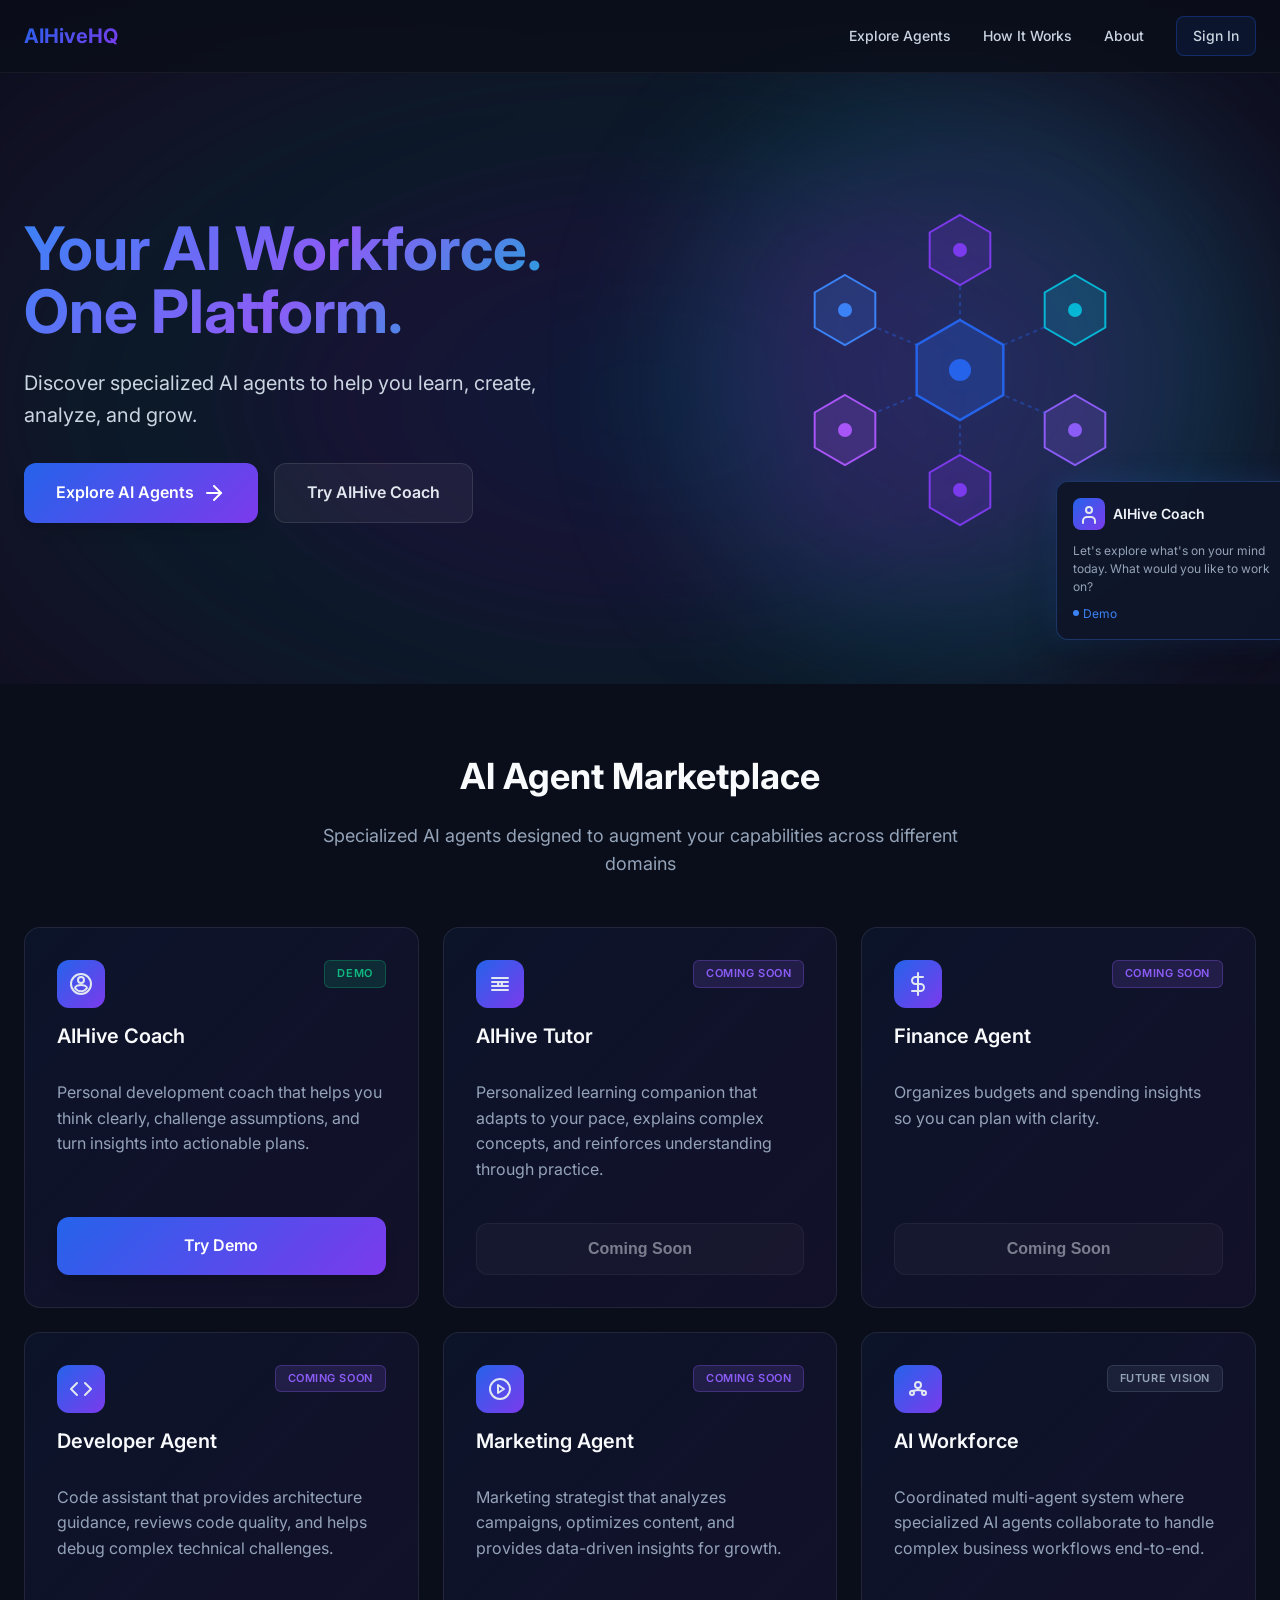
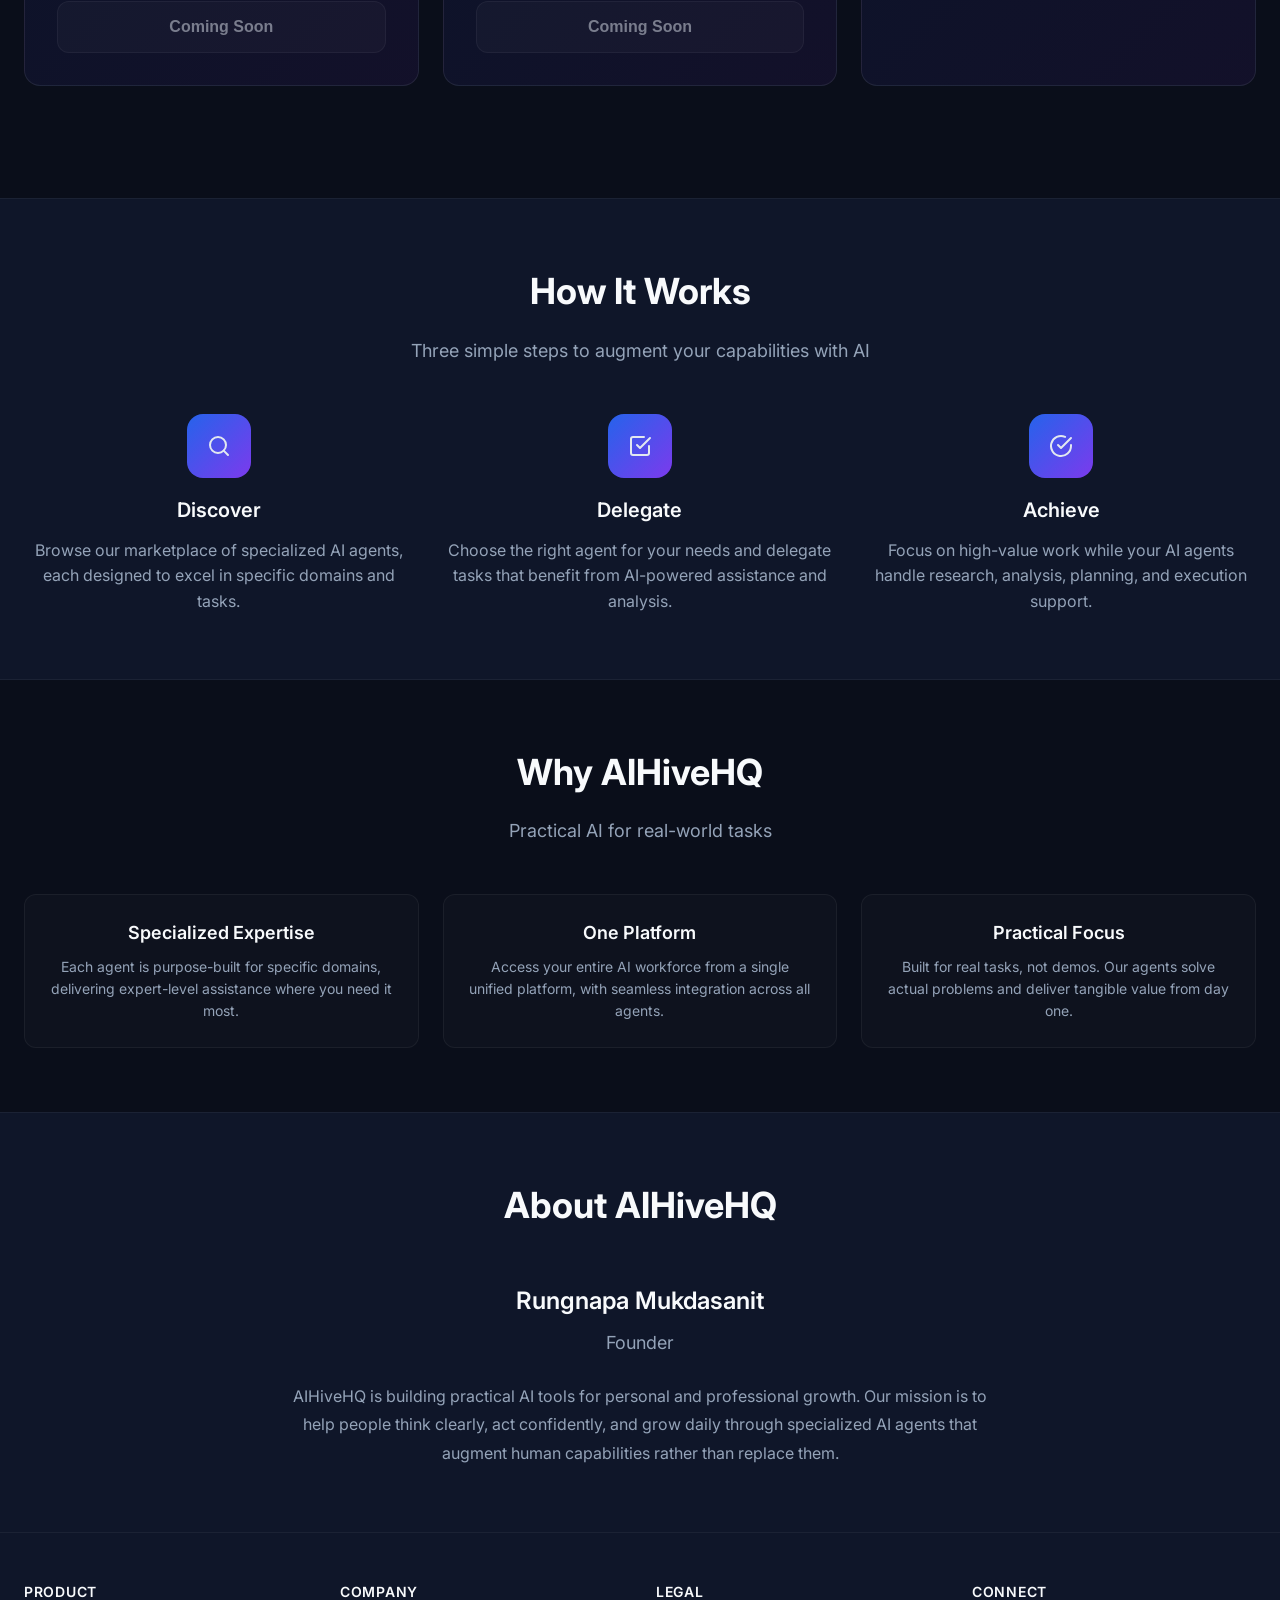
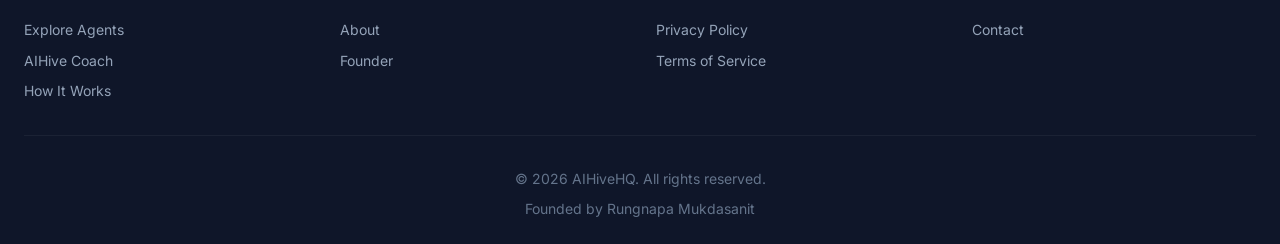
==== commit 9b0e22f8: "Polish and create deployable static site Polish changes: - Hero decorative card: 'Active' → 'Demo' (" ====
--- a/design-proposal/index.html
+++ b/design-proposal/index.html
@@ -428,9 +428,15 @@
         
         .agent-grid {
             display: grid;
-            grid-template-columns: repeat(auto-fit, minmax(320px, 1fr));
+            grid-template-columns: repeat(3, 1fr);
             gap: var(--space-6);
             margin-bottom: var(--space-12);
+        }
+        
+        @media (max-width: 1024px) and (min-width: 769px) {
+            .agent-grid {
+                grid-template-columns: repeat(2, 1fr);
+            }
         }
         
         .agent-card {
@@ -473,6 +479,7 @@
             font-weight: 600;
             color: var(--slate-50);
             margin-bottom: var(--space-3);
+            white-space: nowrap;
         }
         
         .agent-description {
@@ -715,7 +722,7 @@
             
             .hero-content {
                 grid-template-columns: 1fr;
-                gap: var(--space-8);
+                gap: var(--space-4);
             }
             
             .hero-text {
@@ -749,9 +756,7 @@
             }
             
             .agent-preview-card {
-                right: -20px;
-                width: 200px;
-                padding: var(--space-3);
+                display: none;
             }
             
             .section {
@@ -796,7 +801,7 @@
                 <a href="#agents">Explore Agents</a>
                 <a href="#how-it-works">How It Works</a>
                 <a href="#about">About</a>
-                <a href="#" class="nav-cta">Sign In</a>
+                <a href="#" class="nav-cta" title="Coming soon" onclick="return false;">Sign In</a>
             </div>
             
             <button class="nav-hamburger" aria-label="Toggle navigation menu" onclick="toggleMobileNav()">
@@ -810,7 +815,7 @@
             <a href="#agents">Explore Agents</a>
             <a href="#how-it-works">How It Works</a>
             <a href="#about">About</a>
-            <a href="#" class="nav-cta" style="text-align: center;">Sign In</a>
+            <a href="#" class="nav-cta" style="text-align: center;" title="Coming soon" onclick="return false;">Sign In</a>
         </div>
     </nav>
 
@@ -943,7 +948,7 @@
                         <p class="agent-preview-message">Let's explore what's on your mind today. What would you like to work on?</p>
                         <div class="agent-preview-status">
                             <span class="agent-preview-pulse"></span>
-                            <span>Active</span>
+                            <span>Demo</span>
                         </div>
                     </div>
                 </div>
